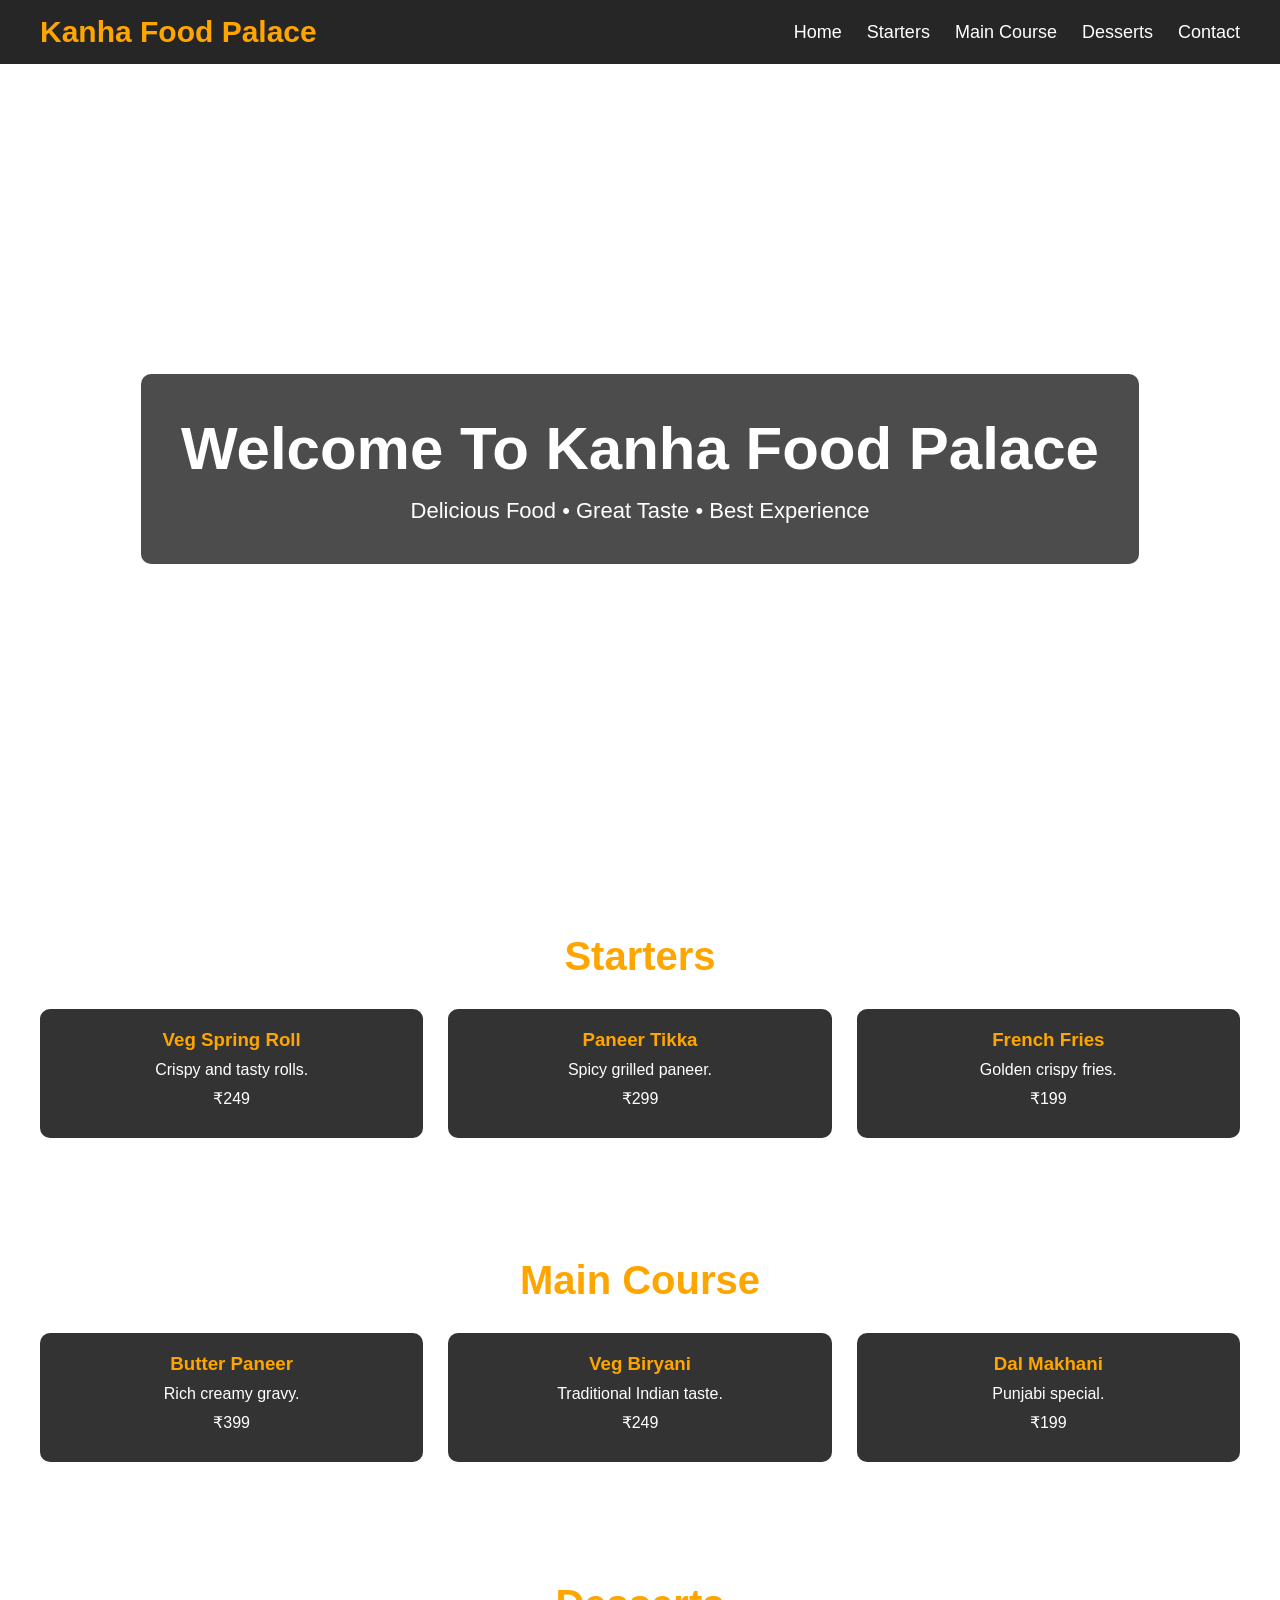
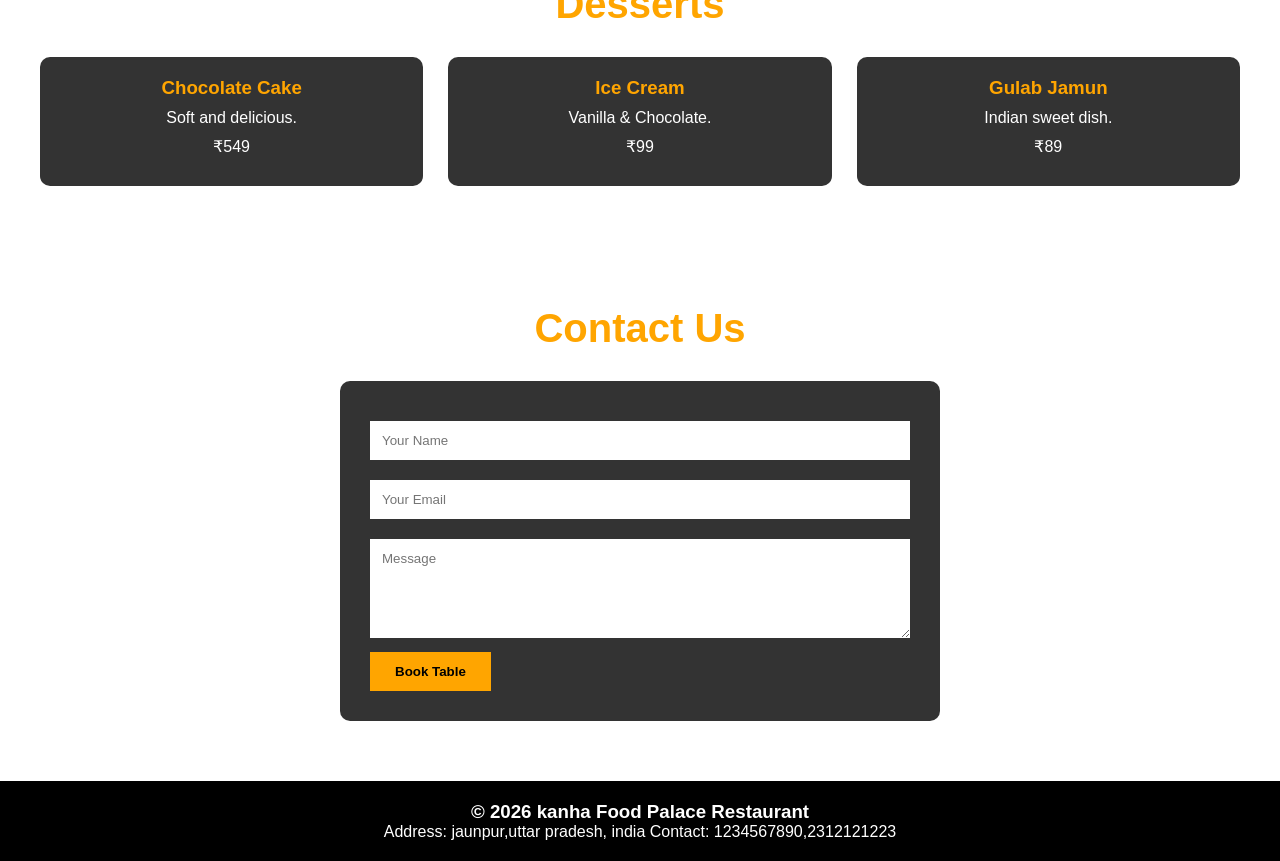
==== index.html @ 7736eb26 "Rename Restaurant.html to index.html" ====
<!DOCTYPE html>
<html lang="en">
<head>
<meta charset="UTF-8">
<meta name="viewport" content="width=device-width, initial-scale=1.0">
<title>kanhaiya Food Palace Restaurant</title>
<link rel="stylesheet" href="Restaurant.css">
</head>
<body>

<!-- Navbar -->

<nav>

<div class="logo">Kanha Food Palace</div>

<ul>
<li><a href="#home">Home</a></li>
<li><a href="#starters">Starters</a></li>
<li><a href="#maincourse">Main Course</a></li>
<li><a href="#desserts">Desserts</a></li>
<li><a href="#contact">Contact</a></li>
</ul>

</nav>


<section class="hero" id="home">

<div class="hero-content">
<h1>Welcome To Kanha Food Palace</h1>
<p>Delicious Food • Great Taste • Best Experience </p>
</div>

</section>

<!-- Starters -->

<section id="starters">

<h2 class="section-title">Starters</h2>

<div class="menu-grid">

<div class="card">
<h3>Veg Spring Roll</h3>
<p>Crispy and tasty rolls.</p>
<p>₹249</p>
</div>

<div class="card">
<h3>Paneer Tikka</h3>
<p>Spicy grilled paneer.</p>
<p>₹299</p>
</div>

<div class="card">
<h3>French Fries</h3>
<p>Golden crispy fries.</p>
<p>₹199</p>
</div>

</div>

</section>

<!-- Main Course -->

<section id="maincourse">

<h2 class="section-title">Main Course</h2>

<div class="menu-grid">

<div class="card">
<h3>Butter Paneer</h3>
<p>Rich creamy gravy.</p>
<p>₹399</p>
</div>

<div class="card">
<h3>Veg Biryani</h3>
<p>Traditional Indian taste.</p>
<p>₹249</p>
</div>

<div class="card">
<h3>Dal Makhani</h3>
<p>Punjabi special.</p>
<p>₹199</p>
</div>

</div>

</section>

<!-- Desserts -->

<section id="desserts">

<h2 class="section-title">Desserts</h2>

<div class="menu-grid">

<div class="card">
<h3>Chocolate Cake</h3>
<p>Soft and delicious.</p>
<p>₹549</p>
</div>

<div class="card">
<h3>Ice Cream</h3>
<p>Vanilla & Chocolate.</p>
<p>₹99</p>
</div>

<div class="card">
<h3>Gulab Jamun</h3>
<p>Indian sweet dish.</p>
<p>₹89</p>
</div>

</div>

</section>

<!-- Contact -->

<section id="contact">

<h2 class="section-title">Contact Us</h2>

<div class="contact-box">

<input type="text" placeholder="Your Name">

<input type="email" placeholder="Your Email">

<textarea rows="5" placeholder="Message"></textarea>

<button>Book Table</button>

</div>

</section>

<footer>
<h3>© 2026 kanha Food Palace Restaurant</h3>
<p>Address: jaunpur,uttar pradesh, india Contact: 1234567890,2312121223</p>
</footer>

</body>
</html>
---- Restaurant.css ----
*{
margin:0;
padding:0;
box-sizing:border-box;
font-family:Arial,sans-serif;
scroll-behavior:smooth;
}

body{
color:white;
}

/* Background Image */

body::before{
content:"";
position:fixed;
top:0;
left:0;
width:100%;
height:100%;

background:url("https://images.unsplash.com/photo-1517248135467-4c7edcad34c4")
center/cover no-repeat;

opacity:0.4;
z-index:-1;
}

/* Navbar */

nav{
background:rgba(0,0,0,0.85);
display:flex;
justify-content:space-between;
align-items:center;
padding:15px 40px;
position:sticky;
top:0;
z-index:100;
}

.logo{
font-size:30px;
font-weight:bold;
color:orange;
}

nav ul{
display:flex;
list-style:none;
}

nav ul li{
margin-left:25px;
}

nav ul li a{
color:white;
text-decoration:none;
font-size:18px;
}

nav ul li a:hover{
color:orange;
}

/* Hero */

.hero{
height:90vh;
display:flex;
justify-content:center;
align-items:center;
text-align:center;
padding:20px;
}

.hero-content{
background:rgba(0,0,0,0.7);
padding:40px;
border-radius:10px;
}

.hero h1{
font-size:60px;
margin-bottom:15px;
}

.hero p{
font-size:22px;
}

/* Sections */

section{
padding:60px 40px;
}

.section-title{
text-align:center;
font-size:40px;
margin-bottom:30px;
color:orange;
}

/* Menu Cards */

.menu-grid{
display:grid;
grid-template-columns:repeat(auto-fit,minmax(250px,1fr));
gap:25px;
}

.card{
background:rgba(0,0,0,0.8);
padding:20px;
border-radius:10px;
text-align:center;
transition:0.5s;
}

.card:hover{
transform:translateY(-10px);
}

.card h3{
margin-bottom:10px;
color:orange;
}

.card p{
margin-bottom:10px;
}

/* Contact */

.contact-box{
background:rgba(0,0,0,0.8);
padding:30px;
max-width:600px;
margin:auto;
border-radius:10px;
}

input,textarea{
width:100%;
padding:12px;
margin:10px 0;
border:none;
}

button{
padding:12px 25px;
background:orange;
border:none;
cursor:pointer;
font-weight:bold;
}

/* Footer */

footer{
background:black;
text-align:center;
padding:20px;
}

/* Responsive */

@media(max-width:768px){

.hero h1{
font-size:40px;
}

nav{
flex-direction:column;
}

nav ul{
margin-top:10px;
flex-wrap:wrap;
justify-content:center;
}

}
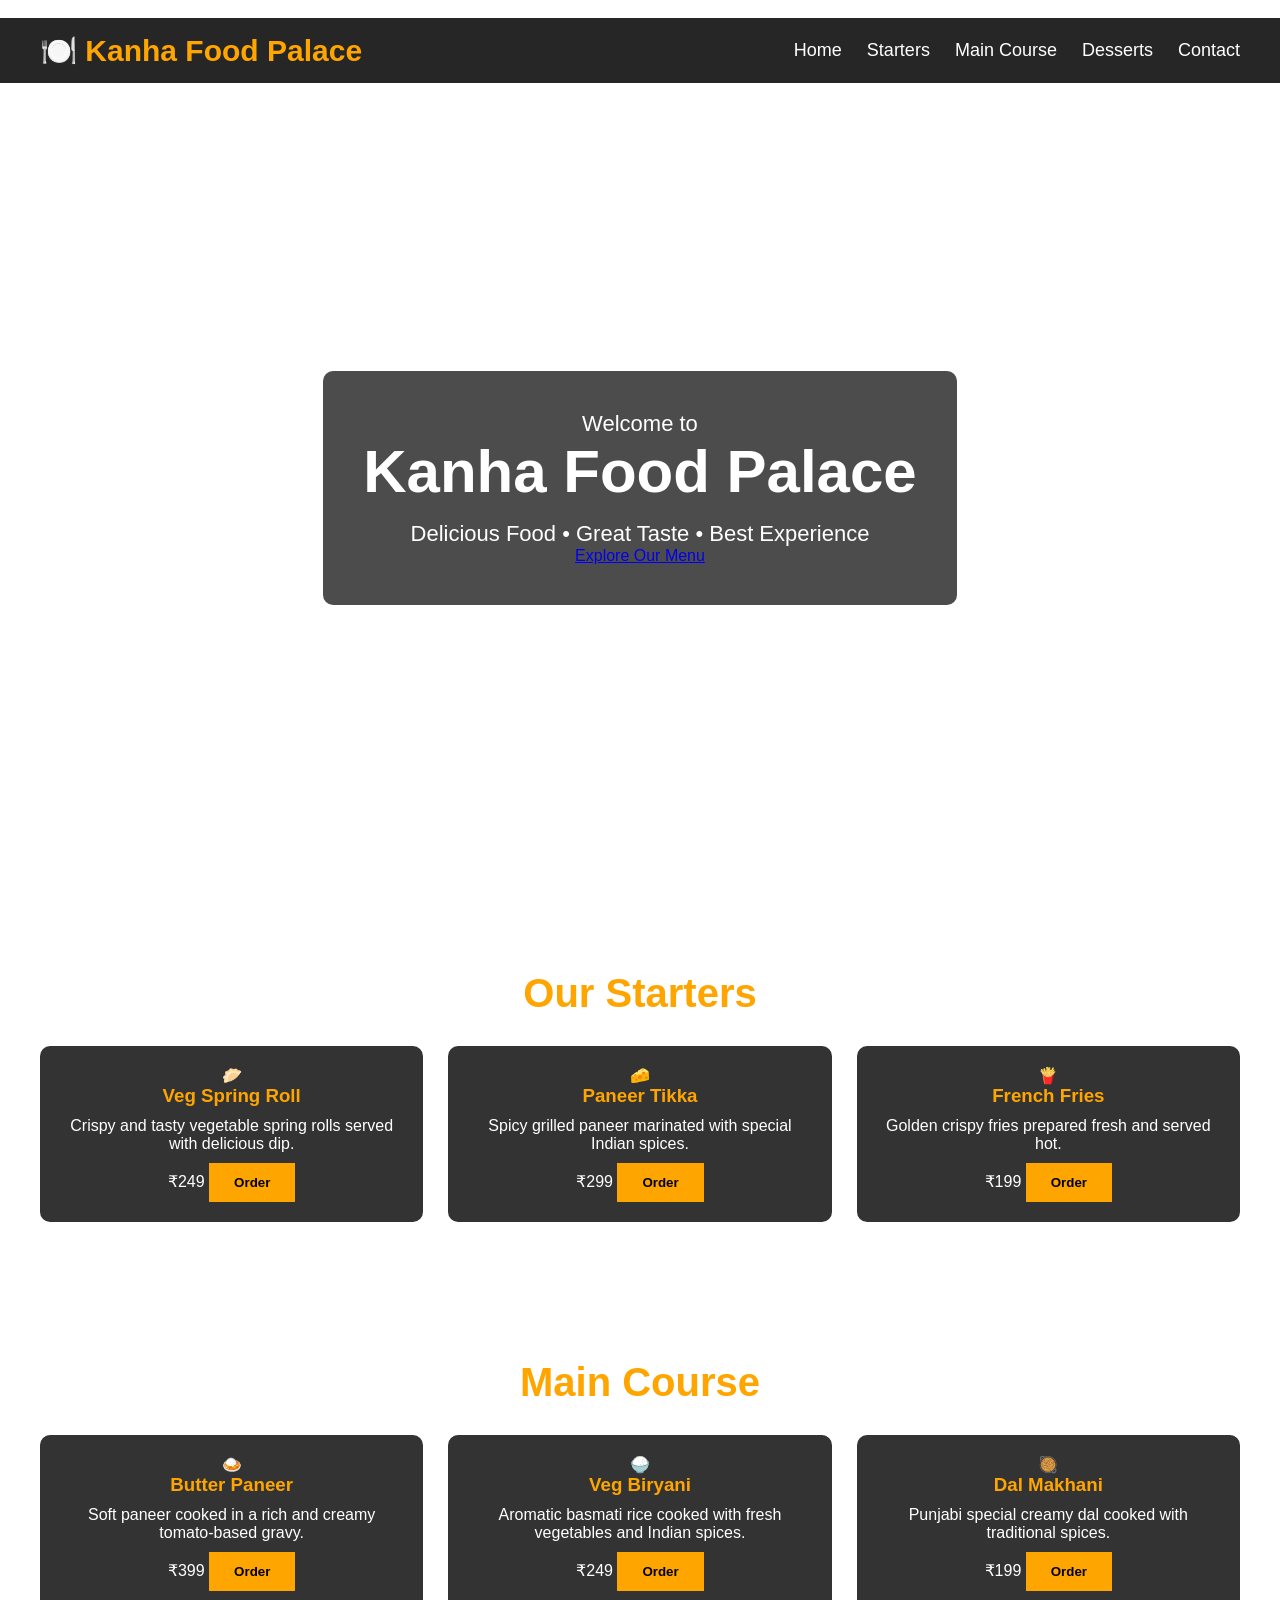
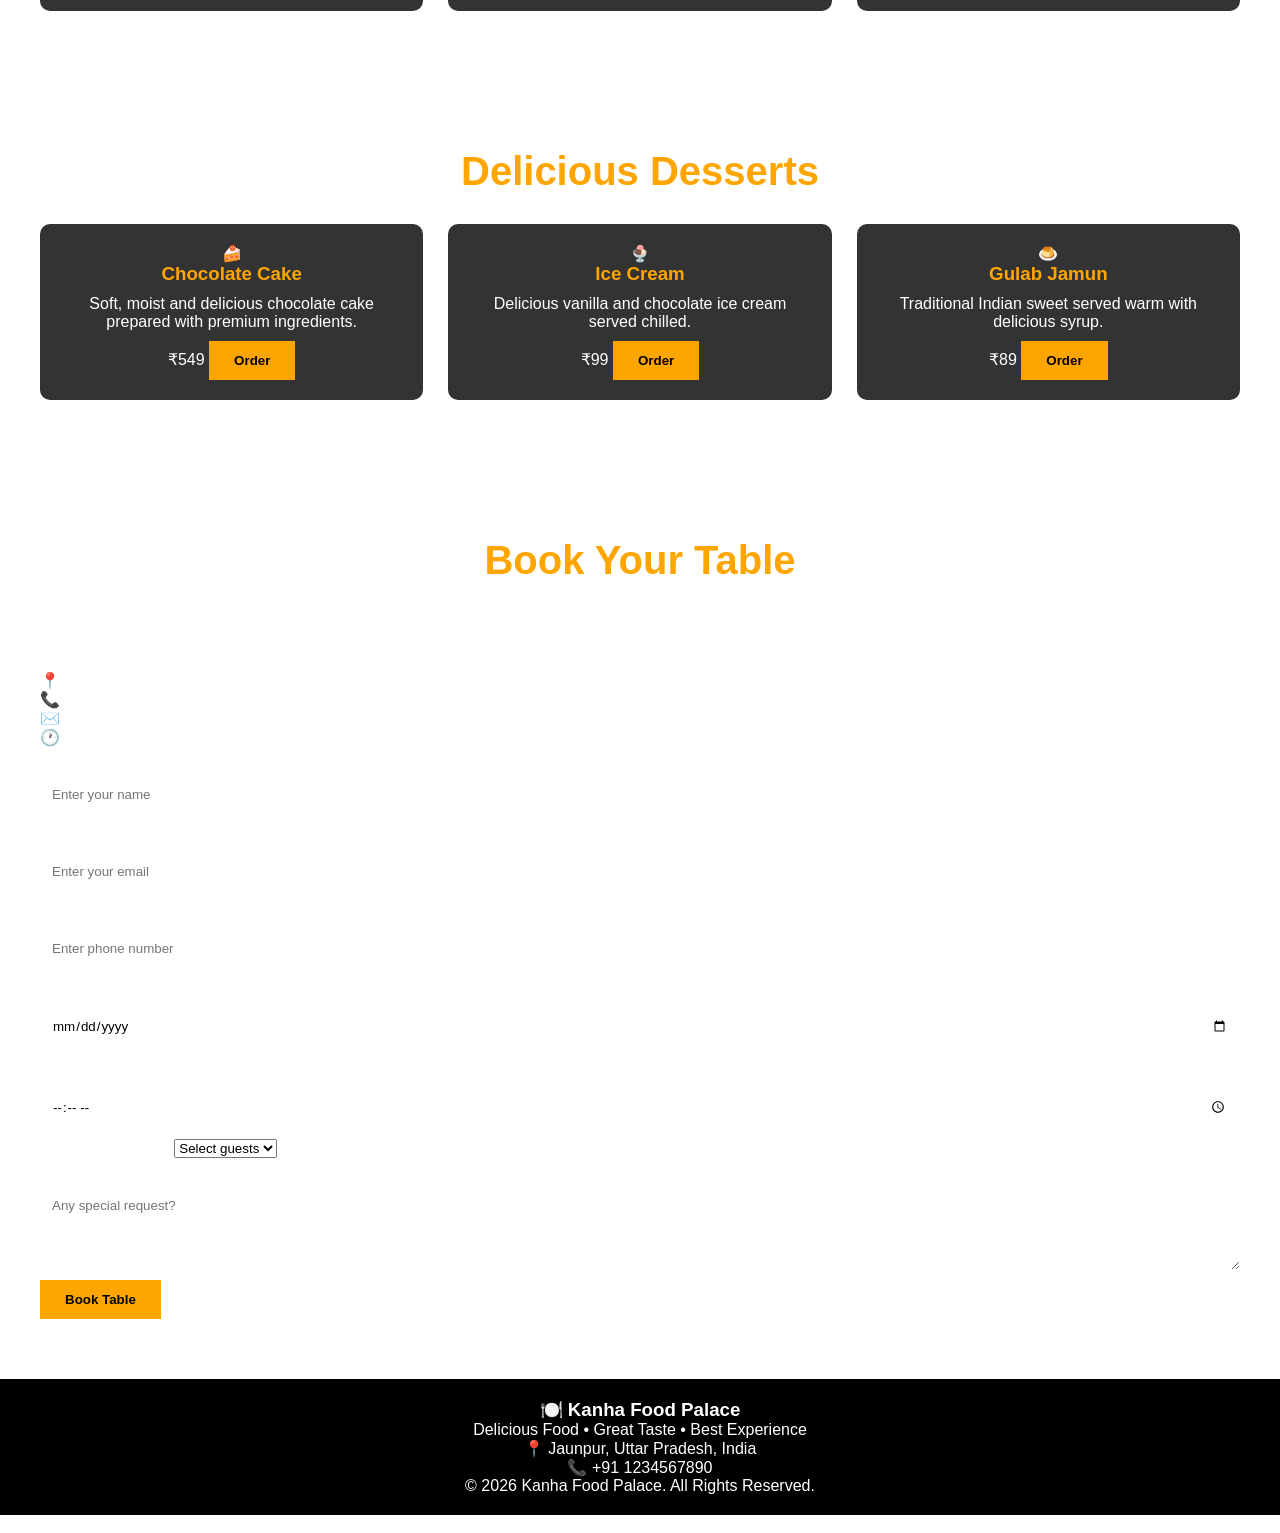
==== commit cf606297: "Revamp index.html with improved structure and content Updated the HTML structure and content for bet" ====
--- a/index.html
+++ b/index.html
@@ -1,153 +1,665 @@
+```html
 <!DOCTYPE html>
 <html lang="en">
+
 <head>
-<meta charset="UTF-8">
-<meta name="viewport" content="width=device-width, initial-scale=1.0">
-<title>kanhaiya Food Palace Restaurant</title>
-<link rel="stylesheet" href="Restaurant.css">
+    <meta charset="UTF-8">
+    <meta name="viewport" content="width=device-width, initial-scale=1.0">
+
+    <meta name="description"
+        content="Kanha Food Palace - Delicious food, great taste and the best dining experience in Jaunpur, Uttar Pradesh.">
+
+    <title>Kanha Food Palace | Restaurant</title>
+
+    <link rel="stylesheet" href="Restaurant.css">
 </head>
+
 <body>
 
-<!-- Navbar -->
-
-<nav>
-
-<div class="logo">Kanha Food Palace</div>
-
-<ul>
-<li><a href="#home">Home</a></li>
-<li><a href="#starters">Starters</a></li>
-<li><a href="#maincourse">Main Course</a></li>
-<li><a href="#desserts">Desserts</a></li>
-<li><a href="#contact">Contact</a></li>
-</ul>
-
-</nav>
-
-
-<section class="hero" id="home">
-
-<div class="hero-content">
-<h1>Welcome To Kanha Food Palace</h1>
-<p>Delicious Food • Great Taste • Best Experience </p>
-</div>
-
-</section>
-
-<!-- Starters -->
-
-<section id="starters">
-
-<h2 class="section-title">Starters</h2>
-
-<div class="menu-grid">
-
-<div class="card">
-<h3>Veg Spring Roll</h3>
-<p>Crispy and tasty rolls.</p>
-<p>₹249</p>
-</div>
-
-<div class="card">
-<h3>Paneer Tikka</h3>
-<p>Spicy grilled paneer.</p>
-<p>₹299</p>
-</div>
-
-<div class="card">
-<h3>French Fries</h3>
-<p>Golden crispy fries.</p>
-<p>₹199</p>
-</div>
-
-</div>
-
-</section>
-
-<!-- Main Course -->
-
-<section id="maincourse">
-
-<h2 class="section-title">Main Course</h2>
-
-<div class="menu-grid">
-
-<div class="card">
-<h3>Butter Paneer</h3>
-<p>Rich creamy gravy.</p>
-<p>₹399</p>
-</div>
-
-<div class="card">
-<h3>Veg Biryani</h3>
-<p>Traditional Indian taste.</p>
-<p>₹249</p>
-</div>
-
-<div class="card">
-<h3>Dal Makhani</h3>
-<p>Punjabi special.</p>
-<p>₹199</p>
-</div>
-
-</div>
-
-</section>
-
-<!-- Desserts -->
-
-<section id="desserts">
-
-<h2 class="section-title">Desserts</h2>
-
-<div class="menu-grid">
-
-<div class="card">
-<h3>Chocolate Cake</h3>
-<p>Soft and delicious.</p>
-<p>₹549</p>
-</div>
-
-<div class="card">
-<h3>Ice Cream</h3>
-<p>Vanilla & Chocolate.</p>
-<p>₹99</p>
-</div>
-
-<div class="card">
-<h3>Gulab Jamun</h3>
-<p>Indian sweet dish.</p>
-<p>₹89</p>
-</div>
-
-</div>
-
-</section>
-
-<!-- Contact -->
-
-<section id="contact">
-
-<h2 class="section-title">Contact Us</h2>
-
-<div class="contact-box">
-
-<input type="text" placeholder="Your Name">
-
-<input type="email" placeholder="Your Email">
-
-<textarea rows="5" placeholder="Message"></textarea>
-
-<button>Book Table</button>
-
-</div>
-
-</section>
-
-<footer>
-<h3>© 2026 kanha Food Palace Restaurant</h3>
-<p>Address: jaunpur,uttar pradesh, india Contact: 1234567890,2312121223</p>
-</footer>
+    <!-- ================= NAVBAR ================= -->
+
+    <header>
+        <nav class="navbar">
+
+            <div class="logo">
+                🍽️ Kanha Food Palace
+            </div>
+
+            <ul class="nav-links">
+                <li><a href="#home">Home</a></li>
+                <li><a href="#starters">Starters</a></li>
+                <li><a href="#maincourse">Main Course</a></li>
+                <li><a href="#desserts">Desserts</a></li>
+                <li><a href="#contact">Contact</a></li>
+            </ul>
+
+        </nav>
+    </header>
+
+
+    <!-- ================= HERO ================= -->
+
+    <section class="hero" id="home">
+
+        <div class="hero-content">
+
+            <p class="hero-subtitle">
+                Welcome to
+            </p>
+
+            <h1>
+                Kanha Food Palace
+            </h1>
+
+            <p class="hero-description">
+                Delicious Food • Great Taste • Best Experience
+            </p>
+
+            <a href="#maincourse" class="hero-btn">
+                Explore Our Menu
+            </a>
+
+        </div>
+
+    </section>
+
+
+    <!-- ================= STARTERS ================= -->
+
+    <section class="menu-section" id="starters">
+
+        <div class="container">
+
+            <p class="section-subtitle">
+                START YOUR MEAL
+            </p>
+
+            <h2 class="section-title">
+                Our Starters
+            </h2>
+
+            <div class="menu-grid">
+
+                <article class="card">
+
+                    <div class="food-icon">
+                        🥟
+                    </div>
+
+                    <div class="card-content">
+
+                        <h3>Veg Spring Roll</h3>
+
+                        <p>
+                            Crispy and tasty vegetable spring rolls
+                            served with delicious dip.
+                        </p>
+
+                        <div class="food-bottom">
+                            <span class="price">₹249</span>
+                            <button type="button" class="order-btn">
+                                Order
+                            </button>
+                        </div>
+
+                    </div>
+
+                </article>
+
+
+                <article class="card">
+
+                    <div class="food-icon">
+                        🧀
+                    </div>
+
+                    <div class="card-content">
+
+                        <h3>Paneer Tikka</h3>
+
+                        <p>
+                            Spicy grilled paneer marinated with
+                            special Indian spices.
+                        </p>
+
+                        <div class="food-bottom">
+                            <span class="price">₹299</span>
+                            <button type="button" class="order-btn">
+                                Order
+                            </button>
+                        </div>
+
+                    </div>
+
+                </article>
+
+
+                <article class="card">
+
+                    <div class="food-icon">
+                        🍟
+                    </div>
+
+                    <div class="card-content">
+
+                        <h3>French Fries</h3>
+
+                        <p>
+                            Golden crispy fries prepared fresh
+                            and served hot.
+                        </p>
+
+                        <div class="food-bottom">
+                            <span class="price">₹199</span>
+                            <button type="button" class="order-btn">
+                                Order
+                            </button>
+                        </div>
+
+                    </div>
+
+                </article>
+
+            </div>
+
+        </div>
+
+    </section>
+
+
+    <!-- ================= MAIN COURSE ================= -->
+
+    <section class="menu-section alternate-section" id="maincourse">
+
+        <div class="container">
+
+            <p class="section-subtitle">
+                CHEF'S SPECIAL
+            </p>
+
+            <h2 class="section-title">
+                Main Course
+            </h2>
+
+            <div class="menu-grid">
+
+                <article class="card">
+
+                    <div class="food-icon">
+                        🍛
+                    </div>
+
+                    <div class="card-content">
+
+                        <h3>Butter Paneer</h3>
+
+                        <p>
+                            Soft paneer cooked in a rich and creamy
+                            tomato-based gravy.
+                        </p>
+
+                        <div class="food-bottom">
+                            <span class="price">₹399</span>
+                            <button type="button" class="order-btn">
+                                Order
+                            </button>
+                        </div>
+
+                    </div>
+
+                </article>
+
+
+                <article class="card">
+
+                    <div class="food-icon">
+                        🍚
+                    </div>
+
+                    <div class="card-content">
+
+                        <h3>Veg Biryani</h3>
+
+                        <p>
+                            Aromatic basmati rice cooked with fresh
+                            vegetables and Indian spices.
+                        </p>
+
+                        <div class="food-bottom">
+                            <span class="price">₹249</span>
+                            <button type="button" class="order-btn">
+                                Order
+                            </button>
+                        </div>
+
+                    </div>
+
+                </article>
+
+
+                <article class="card">
+
+                    <div class="food-icon">
+                        🥘
+                    </div>
+
+                    <div class="card-content">
+
+                        <h3>Dal Makhani</h3>
+
+                        <p>
+                            Punjabi special creamy dal cooked
+                            with traditional spices.
+                        </p>
+
+                        <div class="food-bottom">
+                            <span class="price">₹199</span>
+                            <button type="button" class="order-btn">
+                                Order
+                            </button>
+                        </div>
+
+                    </div>
+
+                </article>
+
+            </div>
+
+        </div>
+
+    </section>
+
+
+    <!-- ================= DESSERTS ================= -->
+
+    <section class="menu-section" id="desserts">
+
+        <div class="container">
+
+            <p class="section-subtitle">
+                SWEET ENDING
+            </p>
+
+            <h2 class="section-title">
+                Delicious Desserts
+            </h2>
+
+            <div class="menu-grid">
+
+                <article class="card">
+
+                    <div class="food-icon">
+                        🍰
+                    </div>
+
+                    <div class="card-content">
+
+                        <h3>Chocolate Cake</h3>
+
+                        <p>
+                            Soft, moist and delicious chocolate cake
+                            prepared with premium ingredients.
+                        </p>
+
+                        <div class="food-bottom">
+                            <span class="price">₹549</span>
+                            <button type="button" class="order-btn">
+                                Order
+                            </button>
+                        </div>
+
+                    </div>
+
+                </article>
+
+
+                <article class="card">
+
+                    <div class="food-icon">
+                        🍨
+                    </div>
+
+                    <div class="card-content">
+
+                        <h3>Ice Cream</h3>
+
+                        <p>
+                            Delicious vanilla and chocolate ice cream
+                            served chilled.
+                        </p>
+
+                        <div class="food-bottom">
+                            <span class="price">₹99</span>
+                            <button type="button" class="order-btn">
+                                Order
+                            </button>
+                        </div>
+
+                    </div>
+
+                </article>
+
+
+                <article class="card">
+
+                    <div class="food-icon">
+                        🍮
+                    </div>
+
+                    <div class="card-content">
+
+                        <h3>Gulab Jamun</h3>
+
+                        <p>
+                            Traditional Indian sweet served warm
+                            with delicious syrup.
+                        </p>
+
+                        <div class="food-bottom">
+                            <span class="price">₹89</span>
+                            <button type="button" class="order-btn">
+                                Order
+                            </button>
+                        </div>
+
+                    </div>
+
+                </article>
+
+            </div>
+
+        </div>
+
+    </section>
+
+
+    <!-- ================= CONTACT / BOOK TABLE ================= -->
+
+    <section class="contact-section" id="contact">
+
+        <div class="container">
+
+            <p class="section-subtitle">
+                RESERVATION
+            </p>
+
+            <h2 class="section-title">
+                Book Your Table
+            </h2>
+
+            <p class="contact-intro">
+                Fill in the details below and reserve your table
+                at Kanha Food Palace.
+            </p>
+
+
+            <div class="contact-wrapper">
+
+                <!-- Contact Information -->
+
+                <div class="contact-info">
+
+                    <h3>
+                        Visit Our Restaurant
+                    </h3>
+
+                    <p>
+                        Enjoy delicious food with your family
+                        and friends.
+                    </p>
+
+                    <div class="info-item">
+                        <strong>📍 Address</strong>
+                        <span>
+                            Jaunpur, Uttar Pradesh, India
+                        </span>
+                    </div>
+
+                    <div class="info-item">
+                        <strong>📞 Phone</strong>
+                        <span>
+                            +91 1234567890
+                        </span>
+                    </div>
+
+                    <div class="info-item">
+                        <strong>✉️ Email</strong>
+                        <span>
+                            info@kanhafoodpalace.com
+                        </span>
+                    </div>
+
+                    <div class="info-item">
+                        <strong>🕐 Opening Hours</strong>
+                        <span>
+                            10:00 AM – 10:00 PM
+                        </span>
+                    </div>
+
+                </div>
+
+
+                <!-- Booking Form -->
+
+                <div class="contact-form">
+
+                    <form id="bookingForm">
+
+                        <div class="form-group">
+
+                            <label for="name">
+                                Full Name
+                            </label>
+
+                            <input
+                                type="text"
+                                id="name"
+                                name="name"
+                                placeholder="Enter your name"
+                                minlength="2"
+                                required
+                            >
+
+                        </div>
+
+
+                        <div class="form-row">
+
+                            <div class="form-group">
+
+                                <label for="email">
+                                    Email
+                                </label>
+
+                                <input
+                                    type="email"
+                                    id="email"
+                                    name="email"
+                                    placeholder="Enter your email"
+                                    required
+                                >
+
+                            </div>
+
+
+                            <div class="form-group">
+
+                                <label for="phone">
+                                    Phone Number
+                                </label>
+
+                                <input
+                                    type="tel"
+                                    id="phone"
+                                    name="phone"
+                                    placeholder="Enter phone number"
+                                    pattern="[0-9]{10}"
+                                    maxlength="10"
+                                    required
+                                >
+
+                            </div>
+
+                        </div>
+
+
+                        <div class="form-row">
+
+                            <div class="form-group">
+
+                                <label for="date">
+                                    Booking Date
+                                </label>
+
+                                <input
+                                    type="date"
+                                    id="date"
+                                    name="date"
+                                    required
+                                >
+
+                            </div>
+
+
+                            <div class="form-group">
+
+                                <label for="time">
+                                    Booking Time
+                                </label>
+
+                                <input
+                                    type="time"
+                                    id="time"
+                                    name="time"
+                                    required
+                                >
+
+                            </div>
+
+                        </div>
+
+
+                        <div class="form-group">
+
+                            <label for="guests">
+                                Number of Guests
+                            </label>
+
+                            <select id="guests" name="guests" required>
+
+                                <option value="">
+                                    Select guests
+                                </option>
+
+                                <option value="1">
+                                    1 Guest
+                                </option>
+
+                                <option value="2">
+                                    2 Guests
+                                </option>
+
+                                <option value="3">
+                                    3 Guests
+                                </option>
+
+                                <option value="4">
+                                    4 Guests
+                                </option>
+
+                                <option value="5">
+                                    5 Guests
+                                </option>
+
+                                <option value="6+">
+                                    6+ Guests
+                                </option>
+
+                            </select>
+
+                        </div>
+
+
+                        <div class="form-group">
+
+                            <label for="message">
+                                Special Request
+                            </label>
+
+                            <textarea
+                                id="message"
+                                name="message"
+                                rows="4"
+                                placeholder="Any special request?"
+                            ></textarea>
+
+                        </div>
+
+
+                        <button
+                            type="submit"
+                            class="submit-btn"
+                        >
+                            Book Table
+                        </button>
+
+
+                        <p
+                            id="formMessage"
+                            class="form-message"
+                        ></p>
+
+                    </form>
+
+                </div>
+
+            </div>
+
+        </div>
+
+    </section>
+
+
+    <!-- ================= FOOTER ================= -->
+
+    <footer>
+
+        <div class="footer-content">
+
+            <h3>
+                🍽️ Kanha Food Palace
+            </h3>
+
+            <p>
+                Delicious Food • Great Taste • Best Experience
+            </p>
+
+            <p>
+                📍 Jaunpur, Uttar Pradesh, India
+            </p>
+
+            <p>
+                📞 +91 1234567890
+            </p>
+
+        </div>
+
+        <div class="footer-bottom">
+
+            <p>
+                © 2026 Kanha Food Palace. All Rights Reserved.
+            </p>
+
+        </div>
+
+    </footer>
+
+
+    <!-- JavaScript -->
+
+    <script src="script.js"></script>
 
 </body>
+
 </html>
+```
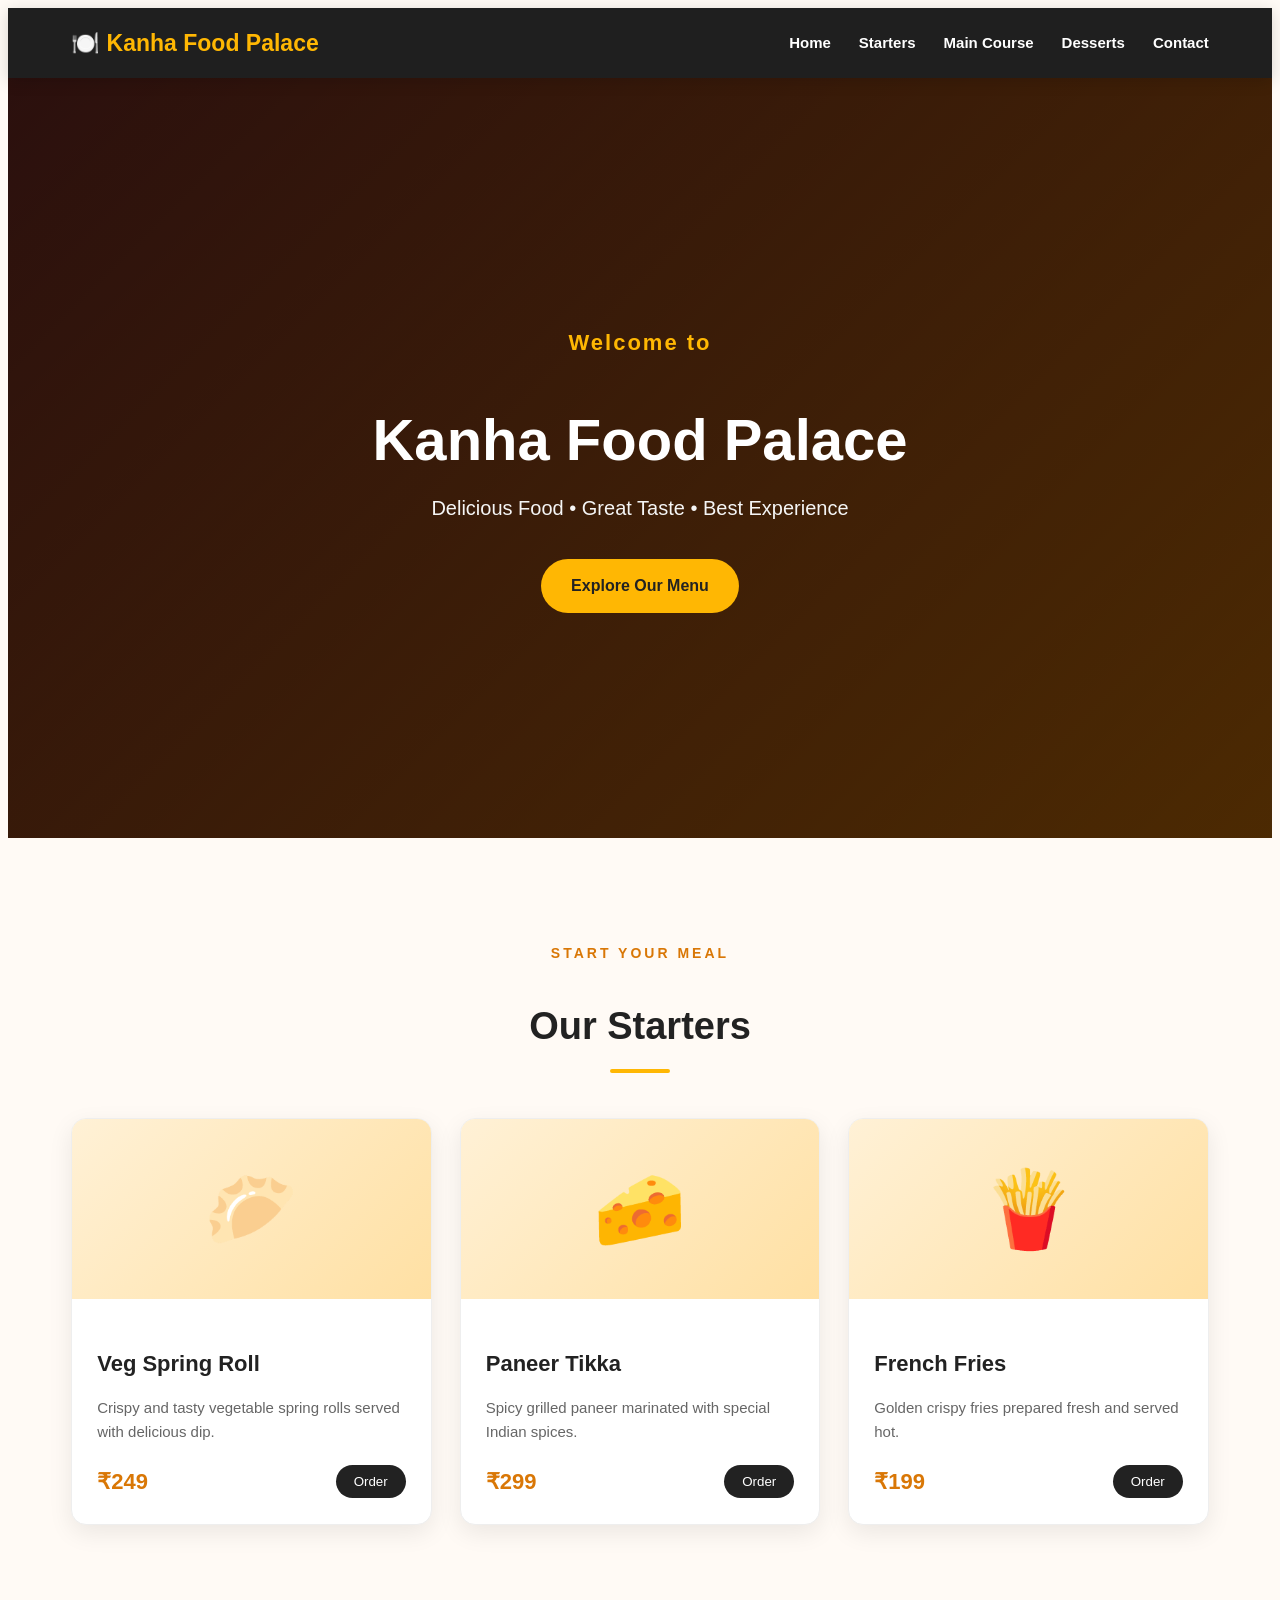
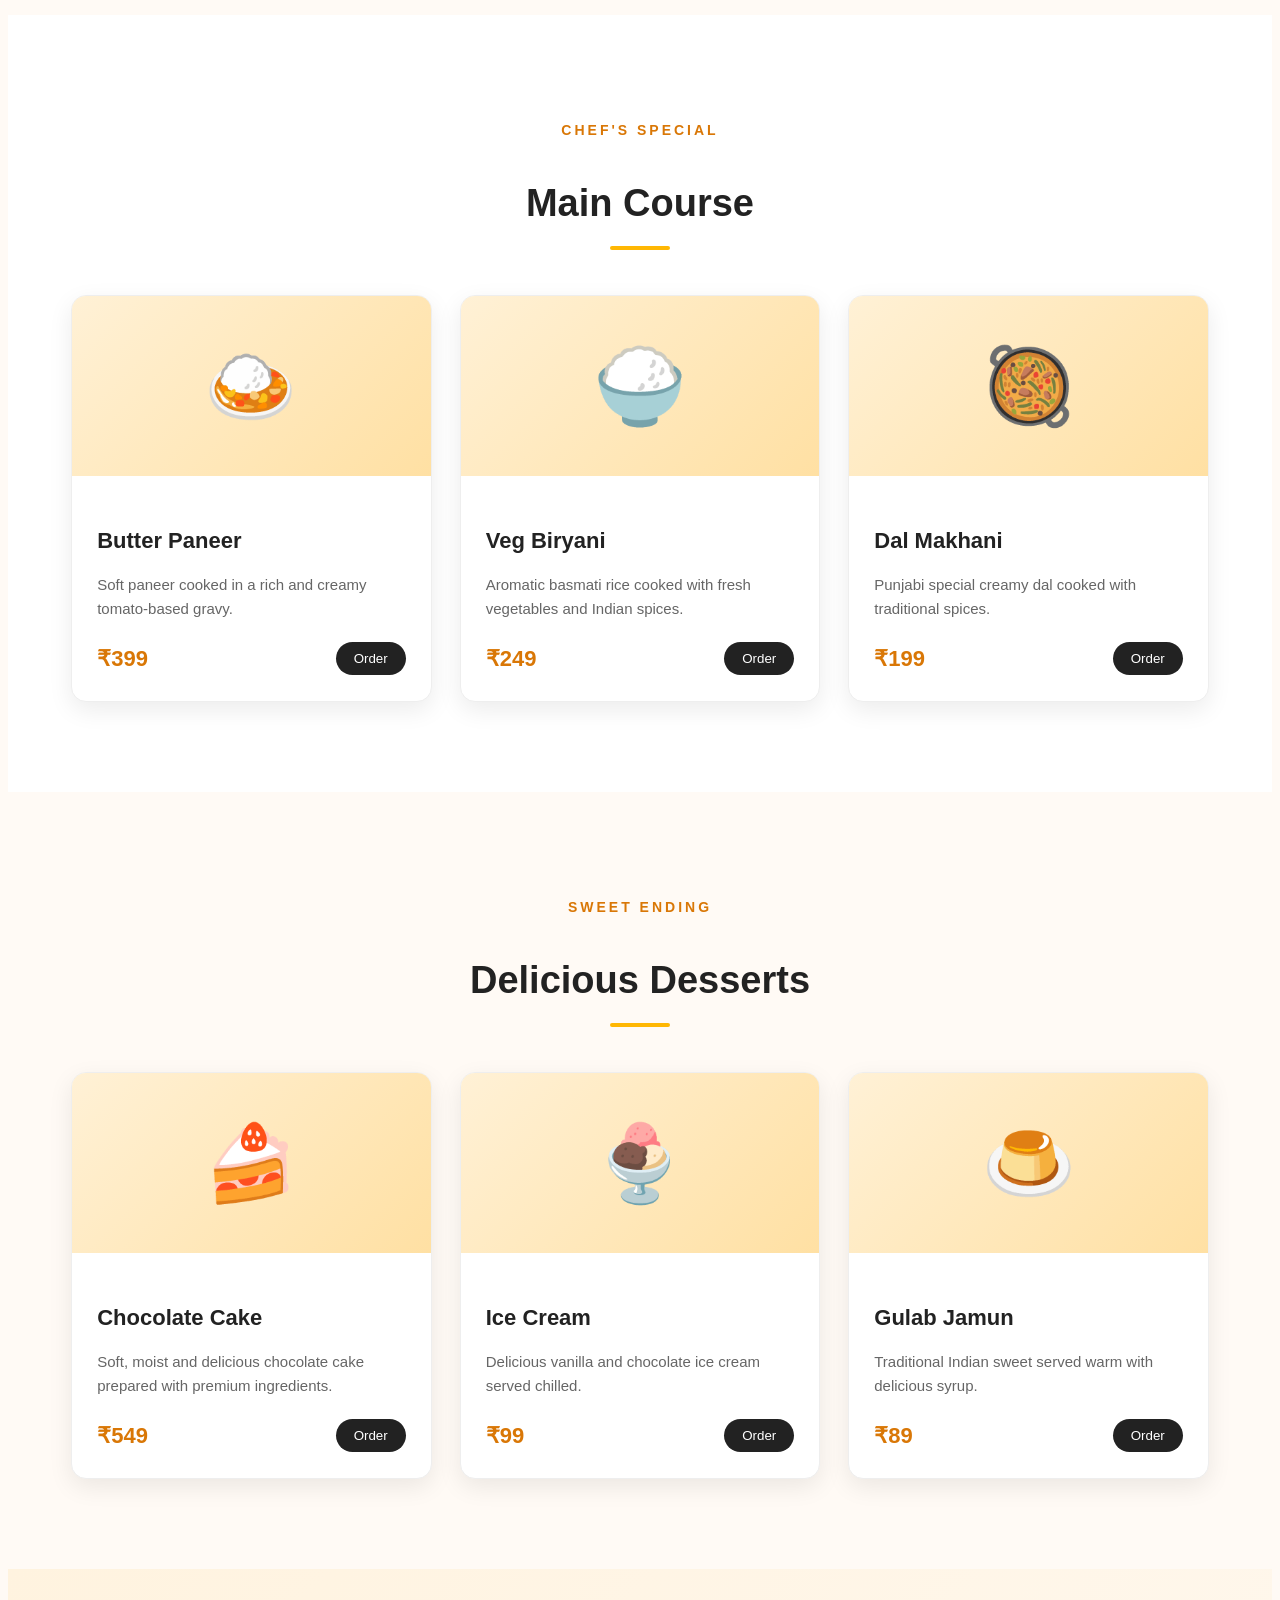
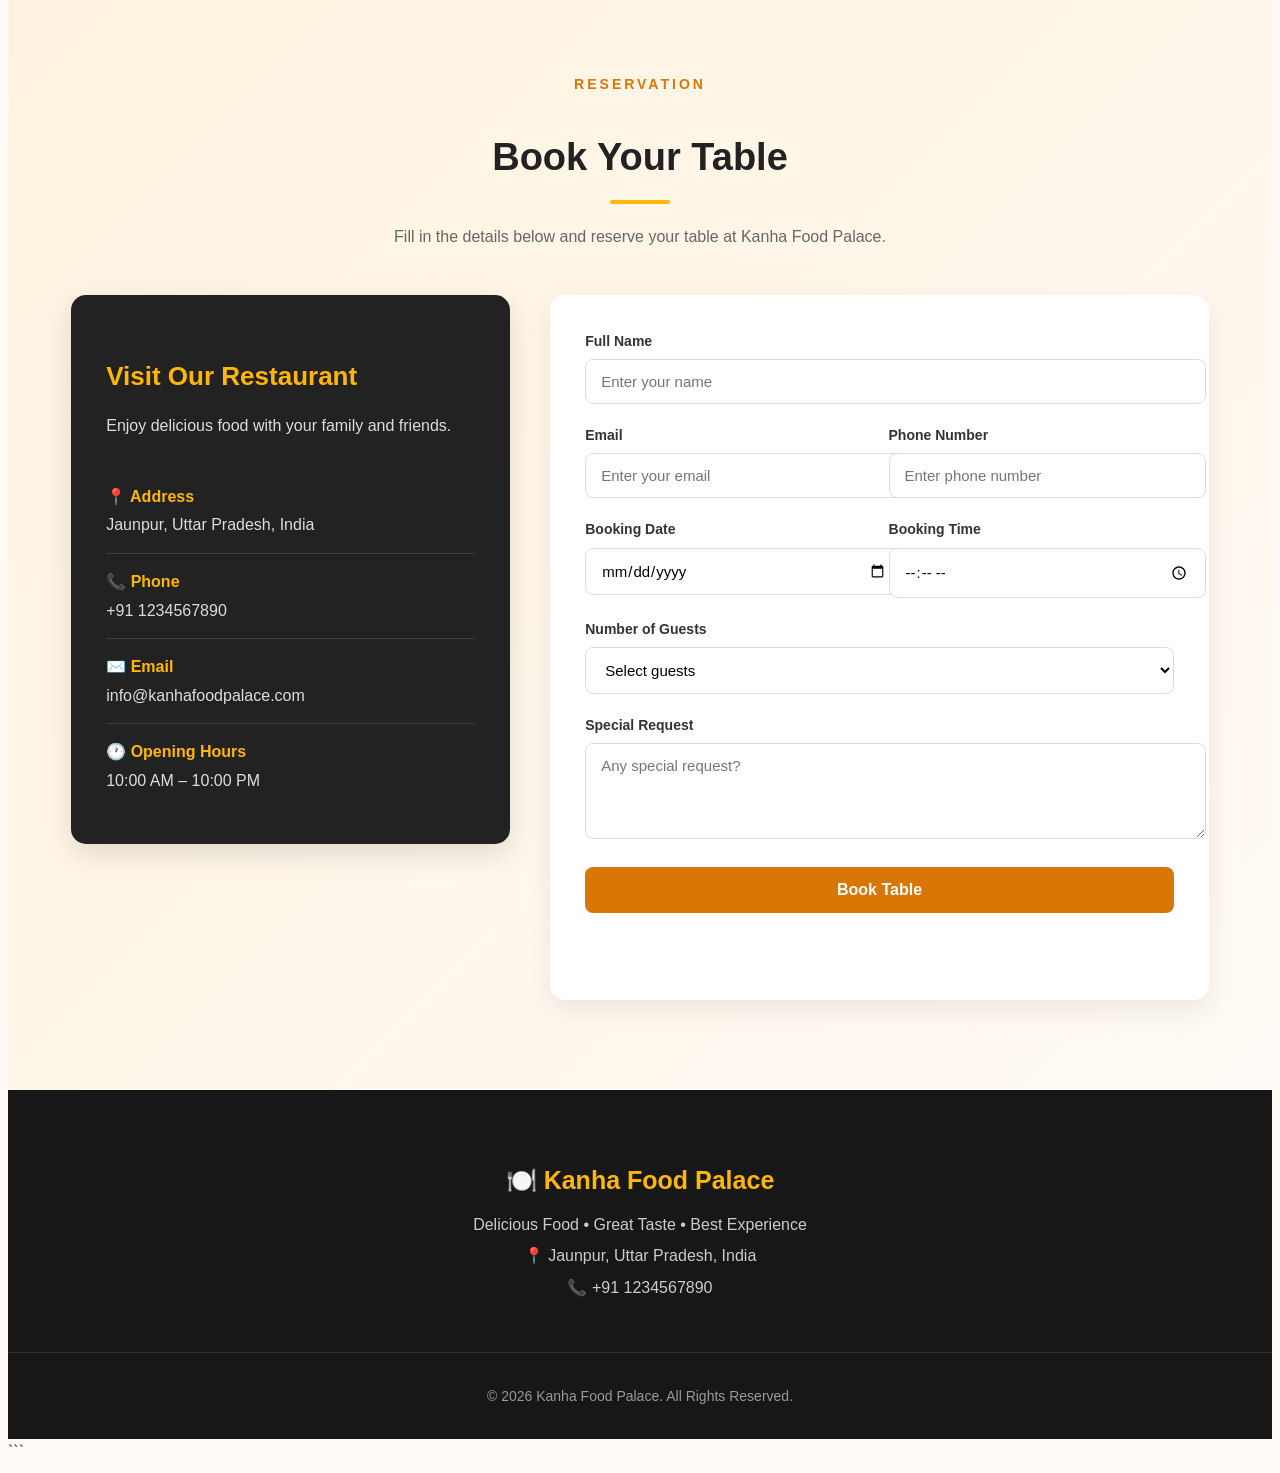
==== commit b151a2c7: "Update index.html" ====
--- a/index.html
+++ b/index.html
@@ -1,4 +1,4 @@
-```html
+
 <!DOCTYPE html>
 <html lang="en">
 
--- a/Restaurant.css
+++ b/Restaurant.css
@@ -1,187 +1,738 @@
-*{
-margin:0;
-padding:0;
-box-sizing:border-box;
-font-family:Arial,sans-serif;
-scroll-behavior:smooth;
-}
-
-body{
-color:white;
-}
-
-/* Background Image */
-
-body::before{
-content:"";
-position:fixed;
-top:0;
-left:0;
-width:100%;
-height:100%;
-
-background:url("https://images.unsplash.com/photo-1517248135467-4c7edcad34c4")
-center/cover no-repeat;
-
-opacity:0.4;
-z-index:-1;
-}
-
-/* Navbar */
-
-nav{
-background:rgba(0,0,0,0.85);
-display:flex;
-justify-content:space-between;
-align-items:center;
-padding:15px 40px;
-position:sticky;
-top:0;
-z-index:100;
-}
-
-.logo{
-font-size:30px;
-font-weight:bold;
-color:orange;
-}
-
-nav ul{
-display:flex;
-list-style:none;
-}
-
-nav ul li{
-margin-left:25px;
-}
-
-nav ul li a{
-color:white;
-text-decoration:none;
-font-size:18px;
-}
-
-nav ul li a:hover{
-color:orange;
-}
-
-/* Hero */
-
-.hero{
-height:90vh;
-display:flex;
-justify-content:center;
-align-items:center;
-text-align:center;
-padding:20px;
-}
-
-.hero-content{
-background:rgba(0,0,0,0.7);
-padding:40px;
-border-radius:10px;
-}
-
-.hero h1{
-font-size:60px;
-margin-bottom:15px;
-}
-
-.hero p{
-font-size:22px;
-}
-
-/* Sections */
-
-section{
-padding:60px 40px;
-}
-
-.section-title{
-text-align:center;
-font-size:40px;
-margin-bottom:30px;
-color:orange;
-}
-
-/* Menu Cards */
-
-.menu-grid{
-display:grid;
-grid-template-columns:repeat(auto-fit,minmax(250px,1fr));
-gap:25px;
-}
-
-.card{
-background:rgba(0,0,0,0.8);
-padding:20px;
-border-radius:10px;
-text-align:center;
-transition:0.5s;
-}
-
-.card:hover{
-transform:translateY(-10px);
-}
-
-.card h3{
-margin-bottom:10px;
-color:orange;
-}
-
-.card p{
-margin-bottom:10px;
-}
-
-/* Contact */
-
-.contact-box{
-background:rgba(0,0,0,0.8);
-padding:30px;
-max-width:600px;
-margin:auto;
-border-radius:10px;
-}
-
-input,textarea{
-width:100%;
-padding:12px;
-margin:10px 0;
-border:none;
-}
-
-button{
-padding:12px 25px;
-background:orange;
-border:none;
-cursor:pointer;
-font-weight:bold;
-}
-
-/* Footer */
-
-footer{
-background:black;
-text-align:center;
-padding:20px;
-}
-
-/* Responsive */
-
-@media(max-width:768px){
-
-.hero h1{
-font-size:40px;
-}
-
-nav{
-flex-direction:column;
-}
-
-nav ul{
-margin-top:10px;
-flex-wrap:wrap;
-justify-content:center;
-}
-
-}+```css
+/* =========================================================
+   KANHA FOOD PALACE
+   Restaurant.css
+========================================================= */
+
+
+/* =========================================================
+   1. RESET & GLOBAL
+========================================================= */
+
+* {
+    margin: 0;
+    padding: 0;
+    box-sizing: border-box;
+}
+
+html {
+    scroll-behavior: smooth;
+}
+
+body {
+    font-family: Arial, Helvetica, sans-serif;
+    line-height: 1.6;
+    background: #fffaf5;
+    color: #333;
+}
+
+a {
+    text-decoration: none;
+}
+
+button,
+input,
+textarea,
+select {
+    font-family: inherit;
+}
+
+.container {
+    width: 90%;
+    max-width: 1150px;
+    margin: auto;
+}
+
+
+/* =========================================================
+   2. NAVBAR
+========================================================= */
+
+header {
+    position: sticky;
+    top: 0;
+    z-index: 1000;
+}
+
+.navbar {
+    min-height: 70px;
+    padding: 0 5%;
+
+    display: flex;
+    justify-content: space-between;
+    align-items: center;
+
+    background: #1f1f1f;
+    box-shadow: 0 3px 15px rgba(0, 0, 0, 0.15);
+}
+
+.logo {
+    color: #ffb703;
+    font-size: 23px;
+    font-weight: bold;
+    white-space: nowrap;
+}
+
+.nav-links {
+    list-style: none;
+
+    display: flex;
+    align-items: center;
+    gap: 28px;
+}
+
+.nav-links a {
+    color: white;
+    font-size: 15px;
+    font-weight: 600;
+
+    transition: 0.3s;
+}
+
+.nav-links a:hover {
+    color: #ffb703;
+}
+
+
+/* =========================================================
+   3. HERO SECTION
+========================================================= */
+
+.hero {
+    min-height: 600px;
+
+    display: flex;
+    justify-content: center;
+    align-items: center;
+
+    text-align: center;
+
+    padding: 80px 20px;
+
+    background:
+        linear-gradient(
+            rgba(0, 0, 0, 0.65),
+            rgba(0, 0, 0, 0.65)
+        ),
+        linear-gradient(
+            135deg,
+            #7b2d26,
+            #d97706
+        );
+}
+
+.hero-content {
+    max-width: 800px;
+    color: white;
+}
+
+.hero-subtitle {
+    color: #ffb703;
+    font-size: 22px;
+    font-weight: bold;
+    letter-spacing: 2px;
+    margin-bottom: 10px;
+}
+
+.hero h1 {
+    font-size: 58px;
+    line-height: 1.1;
+    margin-bottom: 20px;
+}
+
+.hero-description {
+    font-size: 20px;
+    margin-bottom: 35px;
+    color: #f5f5f5;
+}
+
+.hero-btn {
+    display: inline-block;
+
+    padding: 14px 30px;
+
+    background: #ffb703;
+    color: #222;
+
+    border-radius: 30px;
+
+    font-weight: bold;
+    font-size: 16px;
+
+    transition: 0.3s;
+}
+
+.hero-btn:hover {
+    background: #fb8500;
+    color: white;
+    transform: translateY(-3px);
+}
+
+
+/* =========================================================
+   4. MENU SECTION
+========================================================= */
+
+.menu-section {
+    padding: 90px 0;
+    background: #fffaf5;
+}
+
+.alternate-section {
+    background: #fff;
+}
+
+.section-subtitle {
+    text-align: center;
+
+    color: #d97706;
+
+    font-size: 14px;
+    font-weight: bold;
+
+    letter-spacing: 3px;
+
+    margin-bottom: 8px;
+}
+
+.section-title {
+    text-align: center;
+
+    font-size: 38px;
+
+    color: #222;
+
+    margin-bottom: 45px;
+}
+
+.section-title::after {
+    content: "";
+
+    display: block;
+
+    width: 60px;
+    height: 4px;
+
+    margin: 12px auto 0;
+
+    background: #ffb703;
+
+    border-radius: 5px;
+}
+
+
+/* =========================================================
+   5. MENU GRID
+========================================================= */
+
+.menu-grid {
+    display: grid;
+
+    grid-template-columns: repeat(3, 1fr);
+
+    gap: 28px;
+}
+
+
+/* =========================================================
+   6. FOOD CARD
+========================================================= */
+
+.card {
+    background: white;
+
+    border-radius: 15px;
+
+    overflow: hidden;
+
+    box-shadow: 0 8px 25px rgba(0, 0, 0, 0.08);
+
+    border: 1px solid #eee;
+
+    transition: 0.3s;
+}
+
+.card:hover {
+    transform: translateY(-8px);
+
+    box-shadow: 0 15px 35px rgba(0, 0, 0, 0.14);
+}
+
+.food-icon {
+    height: 180px;
+
+    display: flex;
+    justify-content: center;
+    align-items: center;
+
+    font-size: 75px;
+
+    background:
+        linear-gradient(
+            135deg,
+            #fff1d6,
+            #ffe0a3
+        );
+}
+
+.card-content {
+    padding: 25px;
+}
+
+.card h3 {
+    font-size: 22px;
+    color: #222;
+
+    margin-bottom: 10px;
+}
+
+.card p {
+    color: #666;
+    font-size: 15px;
+
+    margin-bottom: 20px;
+}
+
+.food-bottom {
+    display: flex;
+
+    justify-content: space-between;
+    align-items: center;
+}
+
+.price {
+    font-size: 22px;
+    font-weight: bold;
+
+    color: #d97706;
+}
+
+.order-btn {
+    border: none;
+
+    background: #222;
+    color: white;
+
+    padding: 9px 18px;
+
+    border-radius: 20px;
+
+    cursor: pointer;
+
+    transition: 0.3s;
+}
+
+.order-btn:hover {
+    background: #ffb703;
+    color: #222;
+}
+
+
+/* =========================================================
+   7. CONTACT SECTION
+========================================================= */
+
+.contact-section {
+    padding: 90px 0;
+
+    background:
+        linear-gradient(
+            135deg,
+            #fff3df,
+            #fffaf5
+        );
+}
+
+.contact-intro {
+    text-align: center;
+
+    max-width: 650px;
+
+    margin: -25px auto 45px;
+
+    color: #666;
+}
+
+
+/* =========================================================
+   8. CONTACT WRAPPER
+========================================================= */
+
+.contact-wrapper {
+    display: grid;
+
+    grid-template-columns: 0.8fr 1.2fr;
+
+    gap: 40px;
+
+    align-items: start;
+}
+
+
+/* =========================================================
+   9. CONTACT INFORMATION
+========================================================= */
+
+.contact-info {
+    background: #222;
+
+    color: white;
+
+    padding: 35px;
+
+    border-radius: 15px;
+
+    box-shadow: 0 10px 30px rgba(0, 0, 0, 0.12);
+}
+
+.contact-info h3 {
+    color: #ffb703;
+
+    font-size: 26px;
+
+    margin-bottom: 15px;
+}
+
+.contact-info > p {
+    color: #ddd;
+
+    margin-bottom: 30px;
+}
+
+.info-item {
+    display: flex;
+
+    flex-direction: column;
+
+    gap: 3px;
+
+    padding: 15px 0;
+
+    border-bottom: 1px solid rgba(255, 255, 255, 0.12);
+}
+
+.info-item:last-child {
+    border-bottom: none;
+}
+
+.info-item strong {
+    color: #ffb703;
+}
+
+.info-item span {
+    color: #ddd;
+}
+
+
+/* =========================================================
+   10. BOOKING FORM
+========================================================= */
+
+.contact-form {
+    background: white;
+
+    padding: 35px;
+
+    border-radius: 15px;
+
+    box-shadow: 0 10px 30px rgba(0, 0, 0, 0.08);
+}
+
+.form-group {
+    margin-bottom: 20px;
+}
+
+.form-group label {
+    display: block;
+
+    margin-bottom: 7px;
+
+    font-size: 14px;
+
+    font-weight: bold;
+
+    color: #333;
+}
+
+.form-group input,
+.form-group textarea,
+.form-group select {
+    width: 100%;
+
+    padding: 13px 15px;
+
+    border: 1px solid #ddd;
+
+    border-radius: 8px;
+
+    outline: none;
+
+    font-size: 15px;
+
+    background: #fff;
+
+    transition: 0.3s;
+}
+
+.form-group textarea {
+    resize: vertical;
+}
+
+.form-group input:focus,
+.form-group textarea:focus,
+.form-group select:focus {
+    border-color: #ffb703;
+
+    box-shadow: 0 0 0 3px rgba(255, 183, 3, 0.12);
+}
+
+.form-row {
+    display: grid;
+
+    grid-template-columns: 1fr 1fr;
+
+    gap: 18px;
+}
+
+
+/* =========================================================
+   11. SUBMIT BUTTON
+========================================================= */
+
+.submit-btn {
+    width: 100%;
+
+    border: none;
+
+    padding: 14px;
+
+    border-radius: 8px;
+
+    background: #d97706;
+
+    color: white;
+
+    font-size: 16px;
+
+    font-weight: bold;
+
+    cursor: pointer;
+
+    transition: 0.3s;
+}
+
+.submit-btn:hover {
+    background: #b45309;
+
+    transform: translateY(-2px);
+}
+
+.submit-btn:active {
+    transform: translateY(0);
+}
+
+
+/* =========================================================
+   12. FORM SUCCESS MESSAGE
+========================================================= */
+
+.form-message {
+    text-align: center;
+
+    margin-top: 15px;
+
+    font-size: 15px;
+
+    font-weight: bold;
+
+    min-height: 22px;
+}
+
+
+/* =========================================================
+   13. FOOTER
+========================================================= */
+
+footer {
+    background: #171717;
+
+    color: white;
+
+    text-align: center;
+}
+
+.footer-content {
+    padding: 45px 20px;
+}
+
+.footer-content h3 {
+    color: #ffb703;
+
+    font-size: 25px;
+
+    margin-bottom: 12px;
+}
+
+.footer-content p {
+    color: #ccc;
+
+    margin: 6px 0;
+}
+
+.footer-bottom {
+    padding: 18px;
+
+    border-top: 1px solid rgba(255, 255, 255, 0.1);
+
+    color: #999;
+
+    font-size: 14px;
+}
+
+
+/* =========================================================
+   14. RESPONSIVE - TABLET
+========================================================= */
+
+@media (max-width: 900px) {
+
+    .navbar {
+        padding: 15px 4%;
+
+        flex-direction: column;
+
+        gap: 15px;
+    }
+
+    .nav-links {
+        gap: 18px;
+
+        flex-wrap: wrap;
+
+        justify-content: center;
+    }
+
+    .hero {
+        min-height: 520px;
+    }
+
+    .hero h1 {
+        font-size: 45px;
+    }
+
+    .menu-grid {
+        grid-template-columns: repeat(2, 1fr);
+    }
+
+    .contact-wrapper {
+        grid-template-columns: 1fr;
+    }
+
+}
+
+
+/* =========================================================
+   15. RESPONSIVE - MOBILE
+========================================================= */
+
+@media (max-width: 600px) {
+
+    .navbar {
+        padding: 15px 20px;
+    }
+
+    .logo {
+        font-size: 20px;
+    }
+
+    .nav-links {
+        gap: 12px;
+
+        width: 100%;
+    }
+
+    .nav-links a {
+        font-size: 13px;
+    }
+
+    .hero {
+        min-height: 500px;
+
+        padding: 60px 20px;
+    }
+
+    .hero-subtitle {
+        font-size: 18px;
+    }
+
+    .hero h1 {
+        font-size: 38px;
+    }
+
+    .hero-description {
+        font-size: 16px;
+    }
+
+    .section-title {
+        font-size: 30px;
+    }
+
+    .menu-section,
+    .contact-section {
+        padding: 65px 0;
+    }
+
+    .menu-grid {
+        grid-template-columns: 1fr;
+    }
+
+    .form-row {
+        grid-template-columns: 1fr;
+
+        gap: 0;
+    }
+
+    .contact-form,
+    .contact-info {
+        padding: 25px;
+    }
+
+}
+
+
+/* =========================================================
+   16. SMALL MOBILE
+========================================================= */
+
+@media (max-width: 400px) {
+
+    .logo {
+        font-size: 18px;
+    }
+
+    .nav-links {
+        gap: 8px;
+    }
+
+    .nav-links a {
+        font-size: 12px;
+    }
+
+    .hero h1 {
+        font-size: 32px;
+    }
+
+    .hero-description {
+        font-size: 15px;
+    }
+
+    .section-title {
+        font-size: 27px;
+    }
+
+    .card-content {
+        padding: 20px;
+    }
+
+}
+```
